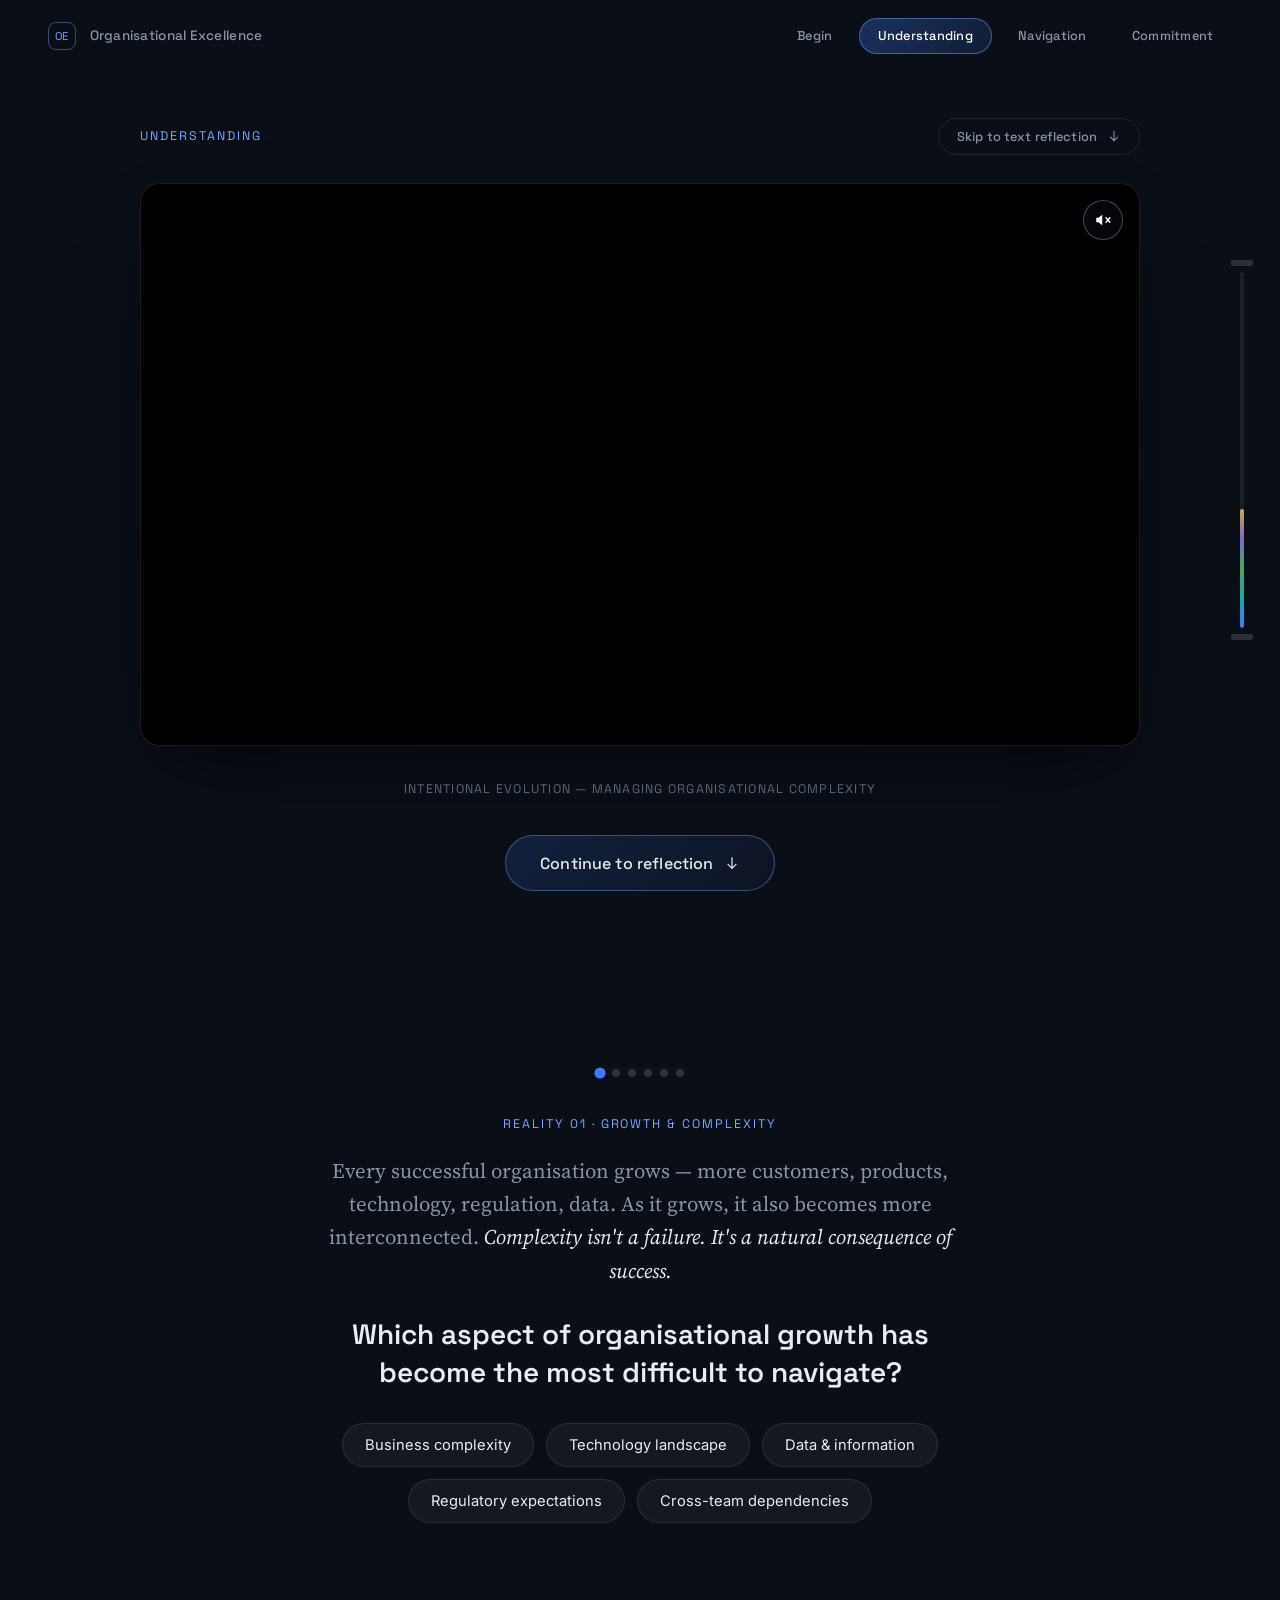
==== reflect.html @ 6a5783ef "Add files via upload" ====
<!DOCTYPE html>
<html lang="en">
<head>
<meta charset="UTF-8">
<meta name="viewport" content="width=device-width, initial-scale=1.0">
<title>Understanding — Organisational Excellence</title>
<meta name="description" content="Watch a short film, or jump straight to a text reflection on five realities every growing organisation faces.">

<link rel="preconnect" href="https://fonts.googleapis.com">
<link rel="preconnect" href="https://fonts.gstatic.com" crossorigin>
<link href="https://fonts.googleapis.com/css2?family=Space+Grotesk:wght@400;500;600;700&family=Source+Serif+4:ital,opsz,wght@0,8..60,400;1,8..60,400;1,8..60,500&family=Inter:wght@300;400;500;600;700&display=swap" rel="stylesheet">
<link rel="stylesheet" href="styles.css">
</head>
<body data-page="reflect">

<div class="pillar-progress" aria-hidden="true">
  <div class="pillar-progress__capital"></div>
  <div class="pillar-progress__shaft"><div class="pillar-progress__fill"></div></div>
  <div class="pillar-progress__base"></div>
</div>

<nav class="nav" id="nav">
  <span class="nav__mark">OE</span>
  <span class="nav__title">Organisational Excellence</span>
  <div class="nav__pages">
    <a href="index.html" class="nav__page">Begin</a>
    <a href="reflect.html" class="nav__page is-current">Understanding</a>
    <a href="navigation.html" class="nav__page">Navigation</a>
    <a href="navigation.html#commitments" class="nav__page">Commitment</a>
  </div>
</nav>

<main>

  <!-- ============================================================
       VIDEO — autoplays (muted, per browser policy), with a
       persistent "skip to text" control and a sound toggle.
       ============================================================ -->
  <section class="section section--video" id="video-section">

    <div class="video__topbar reveal">
      <span class="video__eyebrow">Understanding</span>
      <button class="btn btn--ghost btn--small" id="toReflectBtn">
        <span>Skip to text reflection</span>
        <svg width="14" height="14" viewBox="0 0 24 24" fill="none"><path d="M12 4v16m0 0l-6-6m6 6l6-6" stroke="currentColor" stroke-width="1.8" stroke-linecap="round" stroke-linejoin="round"/></svg>
      </button>
    </div>

    <div class="video__frame" id="videoFrame">
      <video id="introVideo" class="video__el" src="assets/intro.mp4" poster="assets/poster.jpg" autoplay muted playsinline preload="auto"></video>
      <button class="video__mutebtn" id="videoMuteBtn" aria-label="Turn sound on">
        <svg id="muteIconOff" width="18" height="18" viewBox="0 0 24 24" fill="none"><path d="M11 5 6 9H3v6h3l5 4V5z" fill="currentColor"/><line x1="16" y1="9" x2="21" y2="15" stroke="currentColor" stroke-width="1.8" stroke-linecap="round"/><line x1="21" y1="9" x2="16" y2="15" stroke="currentColor" stroke-width="1.8" stroke-linecap="round"/></svg>
        <svg id="muteIconOn" width="18" height="18" viewBox="0 0 24 24" fill="none" style="display:none"><path d="M11 5 6 9H3v6h3l5 4V5z" fill="currentColor"/><path d="M15.5 9a3.5 3.5 0 0 1 0 6" stroke="currentColor" stroke-width="1.8" stroke-linecap="round"/><path d="M17.5 6.5a7 7 0 0 1 0 11" stroke="currentColor" stroke-width="1.8" stroke-linecap="round"/></svg>
      </button>
    </div>
    <p class="video__caption reveal">Intentional Evolution — Managing Organisational Complexity</p>
    <button class="btn btn--primary video__continue reveal" id="toWizardBtn">
      <span>Continue to reflection</span>
      <svg width="16" height="16" viewBox="0 0 24 24" fill="none"><path d="M12 4v16m0 0l-6-6m6 6l6-6" stroke="currentColor" stroke-width="1.8" stroke-linecap="round" stroke-linejoin="round"/></svg>
    </button>
  </section>

  <!-- ============================================================
       GUIDED REFLECTION WIZARD
       ============================================================ -->
  <section class="section section--wizard" id="wizard">

    <div class="wizard__progress" aria-hidden="true" id="wizardProgress">
      <span class="wizard__dot" data-dot="1"></span>
      <span class="wizard__dot" data-dot="2"></span>
      <span class="wizard__dot" data-dot="3"></span>
      <span class="wizard__dot" data-dot="4"></span>
      <span class="wizard__dot" data-dot="5"></span>
      <span class="wizard__dot" data-dot="6"></span>
    </div>

    <div class="wizard__stage" id="wizardStage">

      <article class="wstep is-active" data-step="1" data-pillar-match="1">
        <p class="wstep__eyebrow">Reality 01 &middot; Growth &amp; Complexity</p>
        <p class="wstep__message">
          Every successful organisation grows — more customers, products, technology,
          regulation, data. As it grows, it also becomes more interconnected.
          <em>Complexity isn't a failure. It's a natural consequence of success.</em>
        </p>
        <h3 class="wstep__question">Which aspect of organisational growth has become the most difficult to navigate?</h3>
        <div class="wstep__options" data-group="1">
          <button class="wopt">Business complexity</button>
          <button class="wopt">Technology landscape</button>
          <button class="wopt">Data &amp; information</button>
          <button class="wopt">Regulatory expectations</button>
          <button class="wopt">Cross-team dependencies</button>
        </div>
        <p class="wstep__transition">Growth isn't the challenge. Understanding and managing complexity is.</p>
        <button class="btn btn--primary wstep__continue">Continue</button>
      </article>

      <article class="wstep" data-step="2" data-pillar-match="4">
        <p class="wstep__eyebrow">Reality 02 &middot; Understanding the Organisation</p>
        <p class="wstep__message">
          Knowledge gradually spreads across people, systems and teams. Ownership evolves.
          <em>The organisation becomes harder to understand than to work within.</em>
        </p>
        <h3 class="wstep__question">How quickly could a new leader become truly effective in your area?</h3>
        <div class="wstep__options" data-group="2">
          <button class="wopt">Less than 30 days</button>
          <button class="wopt">30&ndash;60 days</button>
          <button class="wopt">60&ndash;90 days</button>
          <button class="wopt">More than 90 days</button>
          <button class="wopt">It depends who they know</button>
        </div>
        <p class="wstep__followup">Where does critical knowledge live today — documents, or only people?</p>
        <p class="wstep__transition">The harder it is to understand, the more it depends on a few people to explain it.</p>
        <button class="btn btn--primary wstep__continue">Continue</button>
      </article>

      <article class="wstep" data-step="3" data-pillar-match="2">
        <p class="wstep__eyebrow">Reality 03 &middot; Continuous Evolution</p>
        <p class="wstep__message">
          The world keeps evolving — technology, AI, customer expectations, regulation.
          <em>Standing still quietly becomes moving backwards.</em>
        </p>
        <h3 class="wstep__question">How intentionally are we investing in our own growth?</h3>
        <div class="wstep__options" data-group="3">
          <button class="wopt">Very intentionally</button>
          <button class="wopt">Occasionally</button>
          <button class="wopt">Mostly when required</button>
          <button class="wopt">Rarely</button>
          <button class="wopt">Unsure</button>
        </div>
        <p class="wstep__transition">Tomorrow belongs to organisations that continue learning.</p>
        <button class="btn btn--primary wstep__continue">Continue</button>
      </article>

      <article class="wstep" data-step="4" data-pillar-match="3">
        <p class="wstep__eyebrow">Reality 04 &middot; Building Tomorrow</p>
        <p class="wstep__message">
          Delivery keeps organisations moving — but delivery alone doesn't create the future.
          <em>The future is shaped by people who simplify, challenge and make time to build it.</em>
        </p>
        <h3 class="wstep__question">Where does most of your leadership time go today?</h3>
        <div class="wstep__options" data-group="4">
          <button class="wopt">Operational delivery</button>
          <button class="wopt">Governance</button>
          <button class="wopt">People leadership</button>
          <button class="wopt">Strategic thinking</button>
          <button class="wopt">Future planning</button>
        </div>
        <p class="wstep__transition">Are we creating tomorrow — or simply responding to today?</p>
        <button class="btn btn--primary wstep__continue">Continue</button>
      </article>

      <article class="wstep" data-step="5" data-pillar-match="5">
        <p class="wstep__eyebrow">Reality 05 &middot; Organisation &amp; Culture</p>
        <p class="wstep__message">
          Growth changes organisations — and it changes people. Roles broaden.
          <em>Success starts to depend on ownership, communication, trust and culture.</em>
        </p>
        <h3 class="wstep__question">Which characteristic most strengthens a high-performing organisation?</h3>
        <div class="wstep__options" data-group="5">
          <button class="wopt">Clear ownership</button>
          <button class="wopt">Knowledge sharing</button>
          <button class="wopt">Strong leadership</button>
          <button class="wopt">Constructive challenge</button>
          <button class="wopt">Culture of excellence</button>
        </div>
        <p class="wstep__transition">Organisations become stronger when their people grow alongside them.</p>
        <button class="btn btn--primary wstep__continue">Continue</button>
      </article>

      <article class="wstep wstep--final" data-step="6">
        <p class="wstep__eyebrow">Before we go further</p>
        <h3 class="wstep__final-lead">What stood out?</h3>
        <p class="wstep__final-body">
          The five realities you've just reflected on are not isolated challenges.
          They're connected — together, they shape how resilient, adaptable and
          successful an organisation becomes.
        </p>
        <p class="wstep__big-question">
          If these realities exist in every growing organisation&hellip;<br>
          <strong>how do we intentionally become stronger?</strong>
        </p>
        <a class="btn btn--primary wstep__continue" href="navigation.html">Continue to Navigation</a>
      </article>

    </div>
  </section>

</main>

<script src="script.js"></script>
</body>
</html>
---- styles.css ----
/* ==========================================================================
   ORGANISATIONAL EXCELLENCE — DESIGN TOKENS
   Palette: deep executive navy-black, single blue accent family, plus the
   five pillar colours lifted directly from the framework artwork so the
   page and the diagram feel like one continuous object.
   ========================================================================== */
:root{
  /* base */
  --bg:            #0a0e16;
  --bg-elevated:   #0f1420;
  --panel:         rgba(255,255,255,0.045);
  --panel-border:  rgba(255,255,255,0.09);
  --text:          #e9ecf3;
  --text-muted:    #8b93a8;
  --text-faint:    #5b6376;

  /* accent */
  --blue:          #3e7bfa;
  --blue-soft:     #7aa6ff;
  --blue-dim:      rgba(62,123,250,0.16);

  /* pillar colours, sourced from the framework diagram */
  --p1: #3e7bfa; /* Know Your Estate */
  --p2: #1fa6a6; /* Learn Apply Grow */
  --p3: #4fa35c; /* Future Blueprints */
  --p4: #7a6bc7; /* Organisation Optimisation */
  --p5: #d6a544; /* Culture of Excellence */

  /* type */
  --f-display: 'Space Grotesk', system-ui, sans-serif;
  --f-serif:   'Source Serif 4', Georgia, serif;
  --f-body:    'Inter', system-ui, sans-serif;

  --ease: cubic-bezier(0.16, 1, 0.3, 1);
}

*,*::before,*::after{ box-sizing:border-box; }
html{ scroll-behavior:smooth; }
body{
  margin:0;
  background:var(--bg);
  color:var(--text);
  font-family:var(--f-body);
  font-weight:400;
  -webkit-font-smoothing:antialiased;
  overflow-x:hidden;
}
img{ max-width:100%; display:block; }
button{ font-family:inherit; cursor:pointer; }
::selection{ background:var(--blue-dim); color:var(--text); }

@media (prefers-reduced-motion: reduce){
  *,*::before,*::after{ animation-duration:0.001ms !important; animation-iteration-count:1 !important; transition-duration:0.001ms !important; scroll-behavior:auto !important; }
}

:focus-visible{
  outline:2px solid var(--blue-soft);
  outline-offset:3px;
  border-radius:4px;
}

/* ==========================================================================
   SHARED TYPE + LAYOUT PRIMITIVES
   ========================================================================== */
.eyebrow{
  font-family:var(--f-display);
  font-size:0.8rem;
  letter-spacing:0.22em;
  text-transform:uppercase;
  color:var(--blue-soft);
  margin:0 0 1.25rem;
}

.section{
  position:relative;
  min-height:100vh;
  width:100%;
  display:flex;
  flex-direction:column;
  align-items:center;
  justify-content:center;
  padding:8vh 6vw;
  text-align:center;
}

.btn{
  display:inline-flex;
  align-items:center;
  gap:0.65rem;
  font-family:var(--f-display);
  font-size:1rem;
  font-weight:500;
  letter-spacing:0.01em;
  padding:1.05rem 2.1rem;
  border-radius:100px;
  border:1px solid var(--panel-border);
  background:transparent;
  color:var(--text);
  transition:transform 0.45s var(--ease), background 0.45s var(--ease), border-color 0.45s var(--ease), box-shadow 0.45s var(--ease);
}
.btn--primary{
  background:linear-gradient(135deg, rgba(62,123,250,0.18), rgba(62,123,250,0.06));
  border-color:rgba(122,166,255,0.4);
  box-shadow:0 0 0 0 rgba(62,123,250,0);
}
.btn--primary:hover{
  transform:translateY(-2px);
  background:linear-gradient(135deg, rgba(62,123,250,0.32), rgba(62,123,250,0.1));
  box-shadow:0 12px 40px -12px rgba(62,123,250,0.55);
}
.btn--primary svg{ transition:transform 0.4s var(--ease); }
.btn--primary:hover svg{ transform:translateY(2px); }

.btn--ghost{
  background:transparent;
  border-color:var(--panel-border);
  color:var(--text-muted);
  padding:0.85rem 1.6rem;
  font-size:0.9rem;
}
.btn--ghost:hover{
  color:var(--text);
  border-color:rgba(122,166,255,0.4);
  transform:translateY(-2px);
}
.btn:disabled{
  opacity:0.35;
  cursor:not-allowed;
  transform:none !important;
}

/* scroll-reveal base state */
.reveal{
  opacity:0;
  transform:translateY(28px);
  filter:blur(6px);
  transition:opacity 0.9s var(--ease), transform 0.9s var(--ease), filter 0.9s var(--ease);
}
.reveal.is-visible{
  opacity:1;
  transform:translateY(0);
  filter:blur(0);
}

/* ==========================================================================
   PILLAR PROGRESS — signature element
   A column fixed to the right edge of the viewport that fills upward as the
   reader scrolls through the story: the page builds its own pillar.
   ========================================================================== */
.pillar-progress{
  position:fixed;
  right:clamp(14px, 2.4vw, 32px);
  top:50%;
  transform:translateY(-50%);
  height:min(46vh, 380px);
  width:14px;
  z-index:60;
  display:flex;
  flex-direction:column;
  align-items:center;
  pointer-events:none;
}
.pillar-progress__capital{
  width:22px; height:6px;
  background:rgba(255,255,255,0.14);
  border-radius:2px;
}
.pillar-progress__shaft{
  position:relative;
  flex:1;
  width:4px;
  margin:6px 0;
  background:rgba(255,255,255,0.08);
  border-radius:2px;
  overflow:hidden;
}
.pillar-progress__fill{
  position:absolute;
  bottom:0; left:0; width:100%;
  height:0%;
  background:linear-gradient(180deg, var(--p5), var(--p4), var(--p3), var(--p2), var(--p1));
  border-radius:2px;
  transition:height 0.15s linear;
}
.pillar-progress__base{
  width:22px; height:6px;
  background:rgba(255,255,255,0.14);
  border-radius:2px;
}
@media (max-width:820px){
  .pillar-progress{ display:none; }
}

/* ==========================================================================
   NAV
   ========================================================================== */
.nav{
  position:fixed;
  top:0; left:0; right:0;
  z-index:50;
  display:flex;
  align-items:center;
  gap:0.85rem;
  padding:1.1rem clamp(1.25rem, 4vw, 3rem);
  font-family:var(--f-display);
  font-size:0.85rem;
  background:rgba(10,14,22,0);
  backdrop-filter:blur(0px);
  border-bottom:1px solid transparent;
  transition:background 0.5s var(--ease), backdrop-filter 0.5s var(--ease), border-color 0.5s var(--ease);
}
.nav.is-scrolled{
  background:rgba(10,14,22,0.62);
  backdrop-filter:blur(18px) saturate(140%);
  border-bottom:1px solid rgba(255,255,255,0.06);
}
.nav__mark{
  display:inline-flex;
  align-items:center;
  justify-content:center;
  width:28px; height:28px;
  border-radius:8px;
  border:1px solid rgba(122,166,255,0.4);
  color:var(--blue-soft);
  font-size:0.7rem;
  letter-spacing:0.05em;
}
.nav__title{
  color:var(--text-muted);
  font-weight:500;
  letter-spacing:0.02em;
}
.nav__pages{
  margin-left:auto;
  display:flex;
  gap:0.5rem;
  overflow-x:auto;
  scrollbar-width:none;
  -webkit-overflow-scrolling:touch;
  max-width:calc(100vw - 5.5rem);
}
.nav__pages::-webkit-scrollbar{ display:none; }
.nav__page{
  color:var(--text-muted);
  font-family:var(--f-display);
  font-size:0.8rem;
  font-weight:500;
  letter-spacing:0.02em;
  text-decoration:none;
  padding:0.55rem 1.1rem;
  border-radius:100px;
  border:1px solid transparent;
  background:transparent;
  white-space:nowrap;
  flex:0 0 auto;
  transition:background 0.35s var(--ease), color 0.35s var(--ease), border-color 0.35s var(--ease);
}
.nav__page:hover{
  color:var(--text);
  border-color:var(--panel-border);
  background:var(--panel);
}
.nav__page.is-current{
  color:#fff;
  background:linear-gradient(135deg, rgba(62,123,250,0.32), rgba(62,123,250,0.14));
  border-color:rgba(122,166,255,0.45);
}
@media (max-width:560px){
  .nav__page{ padding:0.5rem 0.7rem; font-size:0.72rem; }
}
@media (max-width:420px){
  .nav__mark{ display:none; }
  .nav__pages{ max-width:calc(100vw - 2.5rem); gap:0.35rem; }
  .nav__page{ padding:0.45rem 0.6rem; font-size:0.68rem; }
}
@media (max-width:640px){
  .nav__title{ display:none; }
}

/* ==========================================================================
   SECTION 1 — LANDING
   ========================================================================== */
.section--landing{
  background:
    radial-gradient(ellipse 60% 50% at 50% -10%, rgba(62,123,250,0.16), transparent 60%),
    var(--bg);
  overflow:hidden;
}
.landing__bg{
  position:absolute; inset:0;
  background-image:
    linear-gradient(rgba(255,255,255,0.028) 1px, transparent 1px),
    linear-gradient(90deg, rgba(255,255,255,0.028) 1px, transparent 1px);
  background-size:64px 64px;
  mask-image:radial-gradient(ellipse 70% 60% at 50% 30%, black, transparent 75%);
  animation:drift 40s linear infinite;
}
@keyframes drift{
  from{ background-position:0 0, 0 0; }
  to{ background-position:64px 128px, 64px 128px; }
}
.landing__content{ position:relative; max-width:900px; }
.landing__title{
  font-family:var(--f-display);
  font-weight:600;
  font-size:clamp(2.6rem, 7vw, 5.4rem);
  line-height:1.06;
  letter-spacing:-0.02em;
  margin:0 0 1.6rem;
}
.landing__subtitle{
  font-family:var(--f-serif);
  font-size:clamp(1.15rem, 2vw, 1.5rem);
  line-height:1.55;
  color:var(--text-muted);
  margin:0 0 3rem;
}
.landing__subtitle em{ color:var(--text); font-style:italic; }

.landing__explainer{
  margin:0 0 2.6rem;
  padding-top:1.6rem;
  border-top:1px solid var(--panel-border);
}
.landing__explainer-text{
  font-family:var(--f-serif);
  font-size:clamp(1rem, 1.8vw, 1.15rem);
  line-height:1.65;
  color:var(--text-muted);
  max-width:640px;
  margin:0 auto 2rem;
}
.landing__steps{
  display:flex;
  gap:1.2rem;
  justify-content:center;
  flex-wrap:wrap;
}
.landing__step{
  display:flex;
  flex-direction:column;
  align-items:flex-start;
  gap:0.3rem;
  text-align:left;
  max-width:220px;
  padding:1.1rem 1.3rem;
  border-radius:14px;
  border:1px solid var(--panel-border);
  background:var(--panel);
  text-decoration:none;
  color:var(--text);
  transition:transform 0.4s var(--ease), border-color 0.4s var(--ease), background 0.4s var(--ease);
}
.landing__step:hover{
  transform:translateY(-4px);
  border-color:rgba(122,166,255,0.4);
  background:color-mix(in srgb, var(--blue) 8%, var(--panel));
}
.landing__step-num{
  font-family:var(--f-display);
  font-size:0.75rem;
  color:var(--blue-soft);
  letter-spacing:0.08em;
}
.landing__step-title{
  font-family:var(--f-display);
  font-weight:600;
  font-size:0.95rem;
}
.landing__step-desc{
  font-size:0.82rem;
  line-height:1.45;
  color:var(--text-muted);
}
@media (max-width:720px){
  .landing__steps{ flex-direction:column; align-items:center; }
  .landing__step{ max-width:340px; width:100%; }
}
.landing__scrollcue{
  position:absolute;
  bottom:6vh; left:50%;
  transform:translateX(-50%);
  width:22px; height:36px;
  border:1px solid rgba(255,255,255,0.25);
  border-radius:100px;
}
.landing__scrollcue span{
  position:absolute;
  top:6px; left:50%;
  width:4px; height:8px;
  margin-left:-2px;
  background:var(--blue-soft);
  border-radius:4px;
  animation:scrollcue 1.8s ease-in-out infinite;
}
@keyframes scrollcue{
  0%{ opacity:1; transform:translateY(0); }
  70%{ opacity:0; transform:translateY(14px); }
  100%{ opacity:0; transform:translateY(14px); }
}

/* ==========================================================================
   SECTION 2 — VIDEO (Understanding)
   A horizontal, letterboxed frame rather than a full-bleed vertical
   video — the source is portrait, so it's presented contained within
   a widescreen card instead of dominating the viewport.
   ========================================================================== */
.section--video{
  background:var(--bg);
  padding-top:calc(6vh + 64px);
  padding-bottom:4vh;
  min-height:auto;
  gap:1.4rem;
}
.video__topbar{
  width:100%;
  max-width:1000px;
  display:flex;
  align-items:center;
  justify-content:space-between;
  margin-bottom:0.4rem;
}
.video__eyebrow{
  font-family:var(--f-display);
  font-size:0.78rem;
  letter-spacing:0.16em;
  text-transform:uppercase;
  color:var(--blue-soft);
}
.btn--small{
  padding:0.55rem 1.1rem;
  font-size:0.8rem;
}
.video__frame{
  position:relative;
  width:100%;
  max-width:1000px;
  aspect-ratio:16/9;
  border-radius:20px;
  overflow:hidden;
  display:flex;
  align-items:center;
  justify-content:center;
  background:
    radial-gradient(ellipse 80% 80% at 50% 50%, rgba(62,123,250,0.1), transparent 70%),
    #05070c;
  border:1px solid var(--panel-border);
  box-shadow:0 30px 70px -30px rgba(0,0,0,0.7);
}
.video__el{
  width:100%;
  height:100%;
  object-fit:contain;
  display:block;
  background:#000;
}
.video__mutebtn{
  position:absolute;
  top:1rem; right:1rem;
  width:40px; height:40px;
  border-radius:50%;
  border:1px solid rgba(255,255,255,0.25);
  background:rgba(10,14,22,0.55);
  backdrop-filter:blur(10px);
  color:#fff;
  display:flex;
  align-items:center;
  justify-content:center;
  transition:transform 0.35s var(--ease), background 0.35s var(--ease);
}
.video__mutebtn:hover{ transform:scale(1.08); background:rgba(10,14,22,0.75); }
.video__caption{
  font-family:var(--f-display);
  font-size:0.78rem;
  letter-spacing:0.1em;
  text-transform:uppercase;
  color:var(--text-faint);
  text-align:center;
}
.video__continue{ margin-top:0.2rem; }

@media (max-width:640px){
  .section--video{ padding-top:calc(4vh + 60px); }
  .video__frame{ border-radius:14px; }
}


/* ==========================================================================
   SECTION 3 — GUIDED REFLECTION WIZARD
   One reality at a time. Large elegant option cards, no radio buttons,
   no scoring — a conversation, paced by the reader's own "Continue".
   ========================================================================== */
.section--wizard{
  background:var(--bg);
  align-items:center;
  gap:2.4rem;
}
.wizard__progress{
  display:flex;
  gap:0.5rem;
}
.wizard__dot{
  width:8px; height:8px;
  border-radius:50%;
  background:rgba(255,255,255,0.14);
  transition:background 0.4s var(--ease), transform 0.4s var(--ease);
}
.wizard__dot.is-done{ background:var(--blue-soft); }
.wizard__dot.is-current{ background:var(--blue); transform:scale(1.4); }

.wizard__stage{
  position:relative;
  width:100%;
  max-width:760px;
}
.wstep{
  display:none;
  flex-direction:column;
  align-items:center;
  text-align:center;
  animation:stepIn 0.6s var(--ease);
}
.wstep.is-active{ display:flex; }
@keyframes stepIn{
  from{ opacity:0; transform:translateY(16px); }
  to{ opacity:1; transform:translateY(0); }
}


.wstep__eyebrow{
  font-family:var(--f-display);
  font-size:0.78rem;
  letter-spacing:0.16em;
  text-transform:uppercase;
  color:var(--blue-soft);
  margin:0 0 1.4rem;
}
.wstep__message{
  font-family:var(--f-serif);
  font-size:clamp(1.05rem, 2vw, 1.3rem);
  line-height:1.6;
  color:var(--text-muted);
  max-width:640px;
  margin:0 0 1.8rem;
}
.wstep__message em{ color:var(--text); font-style:italic; }
.wstep__question{
  font-family:var(--f-display);
  font-weight:600;
  font-size:clamp(1.3rem, 2.6vw, 1.75rem);
  line-height:1.35;
  margin:0 0 2rem;
  max-width:620px;
}
.wstep__options{
  display:flex;
  flex-wrap:wrap;
  justify-content:center;
  gap:0.7rem;
  margin-bottom:1.8rem;
}
.wopt{
  font-family:var(--f-body);
  font-size:0.92rem;
  color:var(--text);
  background:var(--panel);
  border:1px solid var(--panel-border);
  border-radius:100px;
  padding:0.75rem 1.4rem;
  transition:transform 0.4s var(--ease), border-color 0.4s var(--ease), background 0.4s var(--ease);
}
.wopt:hover{
  transform:translateY(-3px);
  border-color:rgba(122,166,255,0.5);
}
.wopt.is-picked{
  background:linear-gradient(135deg, rgba(62,123,250,0.28), rgba(62,123,250,0.1));
  border-color:var(--blue-soft);
  color:#fff;
}
.wstep__followup,
.wstep__transition{
  font-family:var(--f-serif);
  font-style:italic;
  font-size:clamp(1rem, 1.8vw, 1.2rem);
  color:var(--text-muted);
  max-width:560px;
  margin:0 0 1.6rem;
  opacity:0;
  transform:translateY(10px);
  transition:opacity 0.7s var(--ease), transform 0.7s var(--ease);
}
.wstep__followup.is-visible,
.wstep__transition.is-visible{ opacity:1; transform:translateY(0); }
.wstep__continue{
  opacity:0;
  pointer-events:none;
  transform:translateY(8px);
  transition:opacity 0.6s var(--ease), transform 0.6s var(--ease);
}
.wstep__continue.is-visible{
  opacity:1;
  pointer-events:auto;
  transform:translateY(0);
}

/* final reflection + big question beat */
.wstep--final .wstep__final-lead{
  font-family:var(--f-display);
  font-weight:600;
  font-size:clamp(1.8rem, 4vw, 2.6rem);
  margin:0 0 1.4rem;
}
.wstep--final .wstep__final-body{
  font-family:var(--f-serif);
  font-size:clamp(1.05rem, 2vw, 1.25rem);
  line-height:1.65;
  color:var(--text-muted);
  max-width:640px;
  margin:0 0 2.4rem;
}
.wstep--final .wstep__big-question{
  font-family:var(--f-serif);
  font-style:italic;
  font-size:clamp(1.25rem, 2.6vw, 1.7rem);
  line-height:1.5;
  color:var(--text);
  max-width:640px;
  margin:0 0 2.6rem;
}
.wstep--final .wstep__big-question strong{
  font-style:normal;
  font-family:var(--f-display);
  color:var(--blue-soft);
}
.wstep--final .wstep__continue{
  opacity:1; pointer-events:auto; transform:none;
}

@media (max-width:640px){
  .wstep__options{
    display:grid;
    grid-template-columns:1fr 1fr;
    gap:0.5rem;
    width:100%;
  }
  .wstep__options .wopt:nth-child(5){ grid-column:1 / -1; }
  .wopt{ width:100%; padding:0.65rem 0.8rem; font-size:0.85rem; }
}

/* Compact mode on short/narrow phones: tighten everything so a full
   step — message, question, options and Continue — fits one screen
   without needing to scroll inside the step. */
@media (max-width:480px), (max-height:750px){
  .section--wizard{ padding:5vh 5vw; gap:1.4rem; }
  .wstep__eyebrow{ margin-bottom:0.8rem; font-size:0.7rem; }
  .wstep__message{ font-size:0.88rem; line-height:1.45; margin-bottom:1rem; }
  .wstep__question{ font-size:1.05rem; margin-bottom:1.1rem; }
  .wstep__options{ margin-bottom:1rem; gap:0.4rem; }
  .wopt{ padding:0.55rem 0.7rem; font-size:0.8rem; }
  .wstep__followup, .wstep__transition{ font-size:0.85rem; margin-bottom:0.9rem; }
  .wstep--final .wstep__final-lead{ font-size:1.5rem; margin-bottom:0.8rem; }
  .wstep--final .wstep__final-body{ font-size:0.9rem; margin-bottom:1.4rem; }
  .wstep--final .wstep__big-question{ font-size:1.05rem; margin-bottom:1.4rem; }
  .btn{ padding:0.75rem 1.5rem; font-size:0.88rem; }
}

/* ==========================================================================
   SECTION 5 — FRAMEWORK
   ========================================================================== */
.section--framework{
  background:var(--bg);
  gap:2.4rem;
  padding-top:12vh;
  padding-bottom:10vh;
}
.framework__intro{ max-width:680px; margin-bottom:1rem; }
.framework__intro-text{
  font-family:var(--f-serif);
  font-size:clamp(1.05rem, 2.1vw, 1.4rem);
  line-height:1.6;
  color:var(--text-muted);
  margin:0 0 1rem;
}
.framework__intro-text--emphasis{
  font-style:italic;
  color:var(--text);
}
.framework__image-wrap{
  position:relative;
  width:100%;
  max-width:1180px;
  margin:1.5rem 0 2.5rem;
}
.framework__glow{
  position:absolute;
  inset:-8%;
  background:radial-gradient(closest-side, rgba(62,123,250,0.22), transparent 70%);
  filter:blur(30px);
  animation:pulseGlow 6s ease-in-out infinite;
  z-index:0;
}
@keyframes pulseGlow{
  0%,100%{ opacity:0.55; transform:scale(1); }
  50%{ opacity:0.9; transform:scale(1.04); }
}
.framework__image{
  position:relative;
  z-index:1;
  width:100%;
  border-radius:20px;
  box-shadow:0 40px 90px -30px rgba(0,0,0,0.7);
  animation:floatY 8s ease-in-out infinite;
}
@keyframes floatY{
  0%,100%{ transform:translateY(0); }
  50%{ transform:translateY(-10px); }
}

.scroll-cue{
  display:flex;
  align-items:center;
  gap:0.5rem;
  font-family:var(--f-display);
  font-size:0.78rem;
  letter-spacing:0.1em;
  text-transform:uppercase;
  color:var(--text-muted);
  margin-bottom:0.6rem;
  animation:cueBounce 2.2s ease-in-out infinite;
}
@keyframes cueBounce{
  0%,100%{ transform:translateY(0); opacity:0.7; }
  50%{ transform:translateY(6px); opacity:1; }
}

.pillar-stepper{
  width:100%;
  max-width:820px;
  display:flex;
  flex-direction:column;
  align-items:center;
  gap:1.6rem;
}
.pillar-stepper__head{
  display:flex;
  flex-direction:column;
  align-items:center;
  gap:0.9rem;
}
.pillar-stepper__dots{ display:flex; gap:0.55rem; }
.pdot{
  width:9px; height:9px;
  border-radius:50%;
  background:rgba(255,255,255,0.16);
  border:none;
  padding:0;
  transition:background 0.4s var(--ease), transform 0.4s var(--ease);
}
.pdot.is-active{ background:var(--blue-soft); transform:scale(1.35); }

.pillar-panel{
  position:relative;
  width:100%;
  overflow:hidden;
  touch-action:pan-y;
}
.pillar-track{
  display:flex;
  width:100%;
  transition:transform 0.5s var(--ease);
  cursor:grab;
}
.pillar-track.is-dragging{ transition:none; cursor:grabbing; }
.pcard{
  flex:0 0 100%;
  width:100%;
  box-sizing:border-box;
  text-align:left;
  border-radius:20px;
  border:1px solid var(--panel-border);
  border-top:3px solid var(--p-accent);
  background:var(--panel);
  backdrop-filter:blur(14px);
  color:var(--text);
  padding:2.2rem 2rem 2.4rem;
  display:flex;
  flex-direction:column;
  gap:1.1rem;
  user-select:none;
}
.pcard__index{
  font-family:var(--f-display);
  font-size:0.78rem;
  color:var(--p-accent);
  letter-spacing:0.1em;
}
.pcard__title{
  font-family:var(--f-display);
  font-size:clamp(1.3rem, 2.6vw, 1.7rem);
  font-weight:600;
  margin:0;
}
.pcard__match{
  font-family:var(--f-serif);
  font-style:italic;
  font-size:0.92rem;
  color:var(--p-accent);
  margin:0;
  display:none;
}
.pcard__match.is-matched{ display:block; }
.pcard__tags{
  list-style:none;
  margin:0; padding:0;
  display:flex;
  flex-wrap:wrap;
  gap:0.5rem;
}
.pcard__tags li{
  font-size:0.78rem;
  color:var(--text-muted);
  border:1px solid var(--panel-border);
  border-radius:100px;
  padding:0.32rem 0.75rem;
}
.pcard__meaning,
.pcard__hint{
  font-size:0.92rem;
  line-height:1.55;
  color:var(--text-muted);
  margin:0;
  padding-top:0.9rem;
  border-top:1px solid var(--panel-border);
}
.pcard__meaning strong,
.pcard__hint strong{
  font-family:var(--f-display);
  font-weight:600;
  color:var(--text);
  font-size:0.78rem;
  letter-spacing:0.04em;
  text-transform:uppercase;
  display:block;
  margin-bottom:0.35rem;
}
.pcard__hint{ border-top:none; padding-top:0; color:var(--p-accent); }
.pcard__hint strong{ color:var(--p-accent); }

.pillar-panel__nav{
  display:flex;
  gap:0.8rem;
}

@media (max-width:640px){
  .pcard{ padding:1.7rem 1.4rem 1.9rem; }
}

/* ==========================================================================
   SECTION 6 — COMMITMENTS
   ========================================================================== */
.section--commitments{
  background:var(--bg-elevated);
}
.commitments__title{
  font-family:var(--f-display);
  font-weight:600;
  font-size:clamp(1.7rem, 4vw, 2.6rem);
  max-width:700px;
  margin:0 0 3.2rem;
}
.commit-track{
  display:flex;
  flex-wrap:wrap;
  justify-content:center;
  gap:1.1rem;
  max-width:1200px;
}
.commit-card{
  flex:1 1 220px;
  max-width:260px;
  text-align:left;
  border-radius:16px;
  border:1px solid var(--panel-border);
  background:var(--panel);
  backdrop-filter:blur(14px);
  padding:1.7rem 1.4rem;
  display:flex;
  flex-direction:column;
  gap:1rem;
  transition:transform 0.5s var(--ease), border-color 0.5s var(--ease);
}
.commit-card:hover{
  transform:translateY(-6px);
  border-color:rgba(122,166,255,0.4);
}
.commit-card__mark{
  font-family:var(--f-display);
  font-size:1.3rem;
  color:var(--blue-soft);
}
.commit-card p{
  margin:0;
  font-size:0.98rem;
  line-height:1.5;
}

@media (max-width:480px), (max-height:750px){
  .section--commitments{ padding:5vh 5vw; }
  .commitments__title{ font-size:1.4rem; margin-bottom:1.6rem; }
  .commit-track{ gap:0.6rem; }
  .commit-card{ padding:1rem 1.1rem; gap:0.5rem; flex:1 1 140px; }
  .commit-card__mark{ font-size:1rem; }
  .commit-card p{ font-size:0.82rem; line-height:1.4; }
}

/* ==========================================================================
   SECTION 7 — CLOSING
   ========================================================================== */
.section--closing{
  background:
    radial-gradient(ellipse 60% 50% at 50% 100%, rgba(62,123,250,0.14), transparent 65%),
    var(--bg);
}
.closing__text{
  font-family:var(--f-display);
  font-weight:400;
  font-size:clamp(1.5rem, 3.6vw, 2.4rem);
  line-height:1.35;
  color:var(--text-muted);
  max-width:820px;
  margin:0.5rem 0;
}
.closing__text--emphasis{
  color:var(--text);
  font-weight:600;
}
.closing__foot{
  margin-top:3rem;
  font-family:var(--f-display);
  font-size:0.8rem;
  letter-spacing:0.14em;
  text-transform:uppercase;
  color:var(--text-faint);
}
.section--closing .btn{ margin-top:2.6rem; }
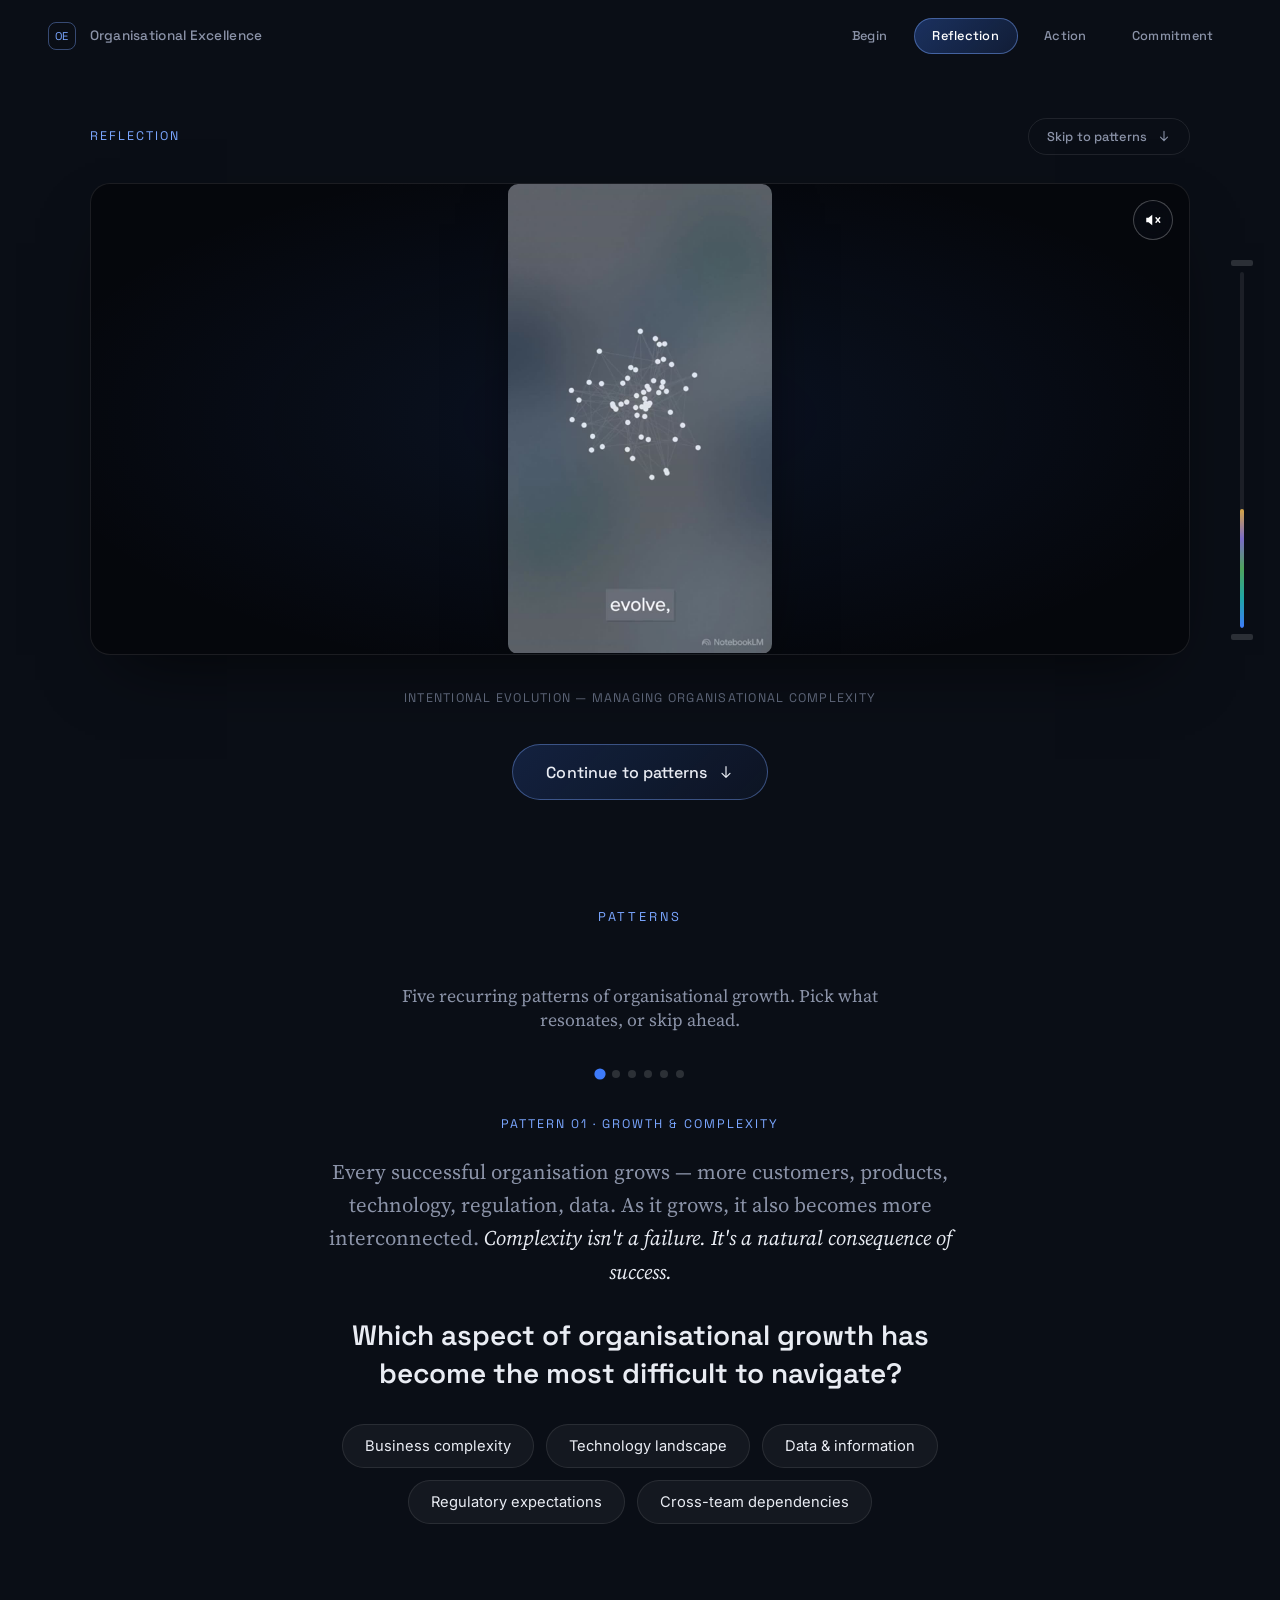
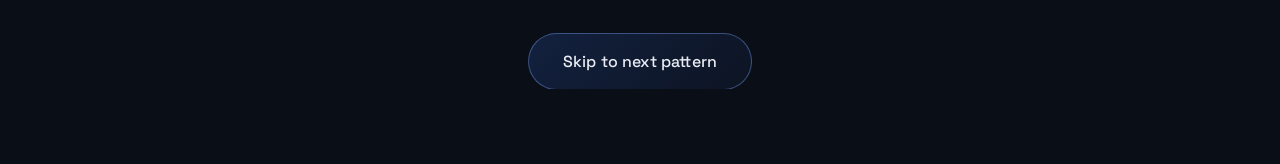
==== commit 08e6dbfc: "Add files via upload" ====
--- a/reflect.html
+++ b/reflect.html
@@ -3,8 +3,8 @@
 <head>
 <meta charset="UTF-8">
 <meta name="viewport" content="width=device-width, initial-scale=1.0">
-<title>Understanding — Organisational Excellence</title>
-<meta name="description" content="Watch a short film, or jump straight to a text reflection on five realities every growing organisation faces.">
+<title>Reflection — Organisational Excellence</title>
+<meta name="description" content="Watch a short film, or jump straight to five patterns every growing organisation faces.">
 
 <link rel="preconnect" href="https://fonts.googleapis.com">
 <link rel="preconnect" href="https://fonts.gstatic.com" crossorigin>
@@ -24,46 +24,58 @@
   <span class="nav__title">Organisational Excellence</span>
   <div class="nav__pages">
     <a href="index.html" class="nav__page">Begin</a>
-    <a href="reflect.html" class="nav__page is-current">Understanding</a>
-    <a href="navigation.html" class="nav__page">Navigation</a>
-    <a href="navigation.html#commitments" class="nav__page">Commitment</a>
+    <a href="reflect.html" class="nav__page is-current">Reflection</a>
+    <a href="action.html" class="nav__page">Action</a>
+    <a href="action.html#commitments" class="nav__page">Commitment</a>
   </div>
 </nav>
 
 <main>
 
   <!-- ============================================================
-       VIDEO — autoplays (muted, per browser policy), with a
-       persistent "skip to text" control and a sound toggle.
+       REFLECTION — the film. Tries to autoplay with sound; falls
+       back to muted (browser policy) with an obvious tap-for-sound
+       control. Wider, cinematic frame rather than a tall vertical one.
        ============================================================ -->
   <section class="section section--video" id="video-section">
 
     <div class="video__topbar reveal">
-      <span class="video__eyebrow">Understanding</span>
+      <span class="video__eyebrow">Reflection</span>
       <button class="btn btn--ghost btn--small" id="toReflectBtn">
-        <span>Skip to text reflection</span>
+        <span>Skip to patterns</span>
         <svg width="14" height="14" viewBox="0 0 24 24" fill="none"><path d="M12 4v16m0 0l-6-6m6 6l6-6" stroke="currentColor" stroke-width="1.8" stroke-linecap="round" stroke-linejoin="round"/></svg>
       </button>
     </div>
 
     <div class="video__frame" id="videoFrame">
-      <video id="introVideo" class="video__el" src="assets/intro.mp4" poster="assets/poster.jpg" autoplay muted playsinline preload="auto"></video>
-      <button class="video__mutebtn" id="videoMuteBtn" aria-label="Turn sound on">
-        <svg id="muteIconOff" width="18" height="18" viewBox="0 0 24 24" fill="none"><path d="M11 5 6 9H3v6h3l5 4V5z" fill="currentColor"/><line x1="16" y1="9" x2="21" y2="15" stroke="currentColor" stroke-width="1.8" stroke-linecap="round"/><line x1="21" y1="9" x2="16" y2="15" stroke="currentColor" stroke-width="1.8" stroke-linecap="round"/></svg>
-        <svg id="muteIconOn" width="18" height="18" viewBox="0 0 24 24" fill="none" style="display:none"><path d="M11 5 6 9H3v6h3l5 4V5z" fill="currentColor"/><path d="M15.5 9a3.5 3.5 0 0 1 0 6" stroke="currentColor" stroke-width="1.8" stroke-linecap="round"/><path d="M17.5 6.5a7 7 0 0 1 0 11" stroke="currentColor" stroke-width="1.8" stroke-linecap="round"/></svg>
+      <video id="introVideoBg" class="video__bg" src="assets/intro.mp4" muted loop playsinline preload="auto" aria-hidden="true" tabindex="-1"></video>
+      <video id="introVideo" class="video__el" src="assets/intro.mp4" poster="assets/poster.jpg" autoplay playsinline preload="auto"></video>
+      <button class="video__mutebtn" id="videoMuteBtn" aria-label="Turn sound off">
+        <svg id="muteIconOff" width="18" height="18" viewBox="0 0 24 24" fill="none" style="display:none"><path d="M11 5 6 9H3v6h3l5 4V5z" fill="currentColor"/><line x1="16" y1="9" x2="21" y2="15" stroke="currentColor" stroke-width="1.8" stroke-linecap="round"/><line x1="21" y1="9" x2="16" y2="15" stroke="currentColor" stroke-width="1.8" stroke-linecap="round"/></svg>
+        <svg id="muteIconOn" width="18" height="18" viewBox="0 0 24 24" fill="none"><path d="M11 5 6 9H3v6h3l5 4V5z" fill="currentColor"/><path d="M15.5 9a3.5 3.5 0 0 1 0 6" stroke="currentColor" stroke-width="1.8" stroke-linecap="round"/><path d="M17.5 6.5a7 7 0 0 1 0 11" stroke="currentColor" stroke-width="1.8" stroke-linecap="round"/></svg>
       </button>
     </div>
     <p class="video__caption reveal">Intentional Evolution — Managing Organisational Complexity</p>
+
     <button class="btn btn--primary video__continue reveal" id="toWizardBtn">
-      <span>Continue to reflection</span>
+      <span>Continue to patterns</span>
       <svg width="16" height="16" viewBox="0 0 24 24" fill="none"><path d="M12 4v16m0 0l-6-6m6 6l6-6" stroke="currentColor" stroke-width="1.8" stroke-linecap="round" stroke-linejoin="round"/></svg>
     </button>
+    <p class="auto-advance" id="videoAutoAdvance" hidden>
+      <span id="videoAutoAdvanceText">Continuing to patterns in 6s</span>
+      <button type="button" id="videoAutoAdvanceCancel">Stay here</button>
+    </p>
   </section>
 
   <!-- ============================================================
-       GUIDED REFLECTION WIZARD
+       PATTERNS — five recurring realities, one at a time, in a
+       horizontally swipeable carousel. A "Next pattern" control is
+       always visible, whether or not an option is picked.
        ============================================================ -->
   <section class="section section--wizard" id="wizard">
+
+    <p class="eyebrow reveal">Patterns</p>
+    <p class="wizard__intro reveal">Five recurring patterns of organisational growth. Pick what resonates, or skip ahead.</p>
 
     <div class="wizard__progress" aria-hidden="true" id="wizardProgress">
       <span class="wizard__dot" data-dot="1"></span>
@@ -75,114 +87,120 @@
     </div>
 
     <div class="wizard__stage" id="wizardStage">
-
-      <article class="wstep is-active" data-step="1" data-pillar-match="1">
-        <p class="wstep__eyebrow">Reality 01 &middot; Growth &amp; Complexity</p>
-        <p class="wstep__message">
-          Every successful organisation grows — more customers, products, technology,
-          regulation, data. As it grows, it also becomes more interconnected.
-          <em>Complexity isn't a failure. It's a natural consequence of success.</em>
-        </p>
-        <h3 class="wstep__question">Which aspect of organisational growth has become the most difficult to navigate?</h3>
-        <div class="wstep__options" data-group="1">
-          <button class="wopt">Business complexity</button>
-          <button class="wopt">Technology landscape</button>
-          <button class="wopt">Data &amp; information</button>
-          <button class="wopt">Regulatory expectations</button>
-          <button class="wopt">Cross-team dependencies</button>
-        </div>
-        <p class="wstep__transition">Growth isn't the challenge. Understanding and managing complexity is.</p>
-        <button class="btn btn--primary wstep__continue">Continue</button>
-      </article>
-
-      <article class="wstep" data-step="2" data-pillar-match="4">
-        <p class="wstep__eyebrow">Reality 02 &middot; Understanding the Organisation</p>
-        <p class="wstep__message">
-          Knowledge gradually spreads across people, systems and teams. Ownership evolves.
-          <em>The organisation becomes harder to understand than to work within.</em>
-        </p>
-        <h3 class="wstep__question">How quickly could a new leader become truly effective in your area?</h3>
-        <div class="wstep__options" data-group="2">
-          <button class="wopt">Less than 30 days</button>
-          <button class="wopt">30&ndash;60 days</button>
-          <button class="wopt">60&ndash;90 days</button>
-          <button class="wopt">More than 90 days</button>
-          <button class="wopt">It depends who they know</button>
-        </div>
-        <p class="wstep__followup">Where does critical knowledge live today — documents, or only people?</p>
-        <p class="wstep__transition">The harder it is to understand, the more it depends on a few people to explain it.</p>
-        <button class="btn btn--primary wstep__continue">Continue</button>
-      </article>
-
-      <article class="wstep" data-step="3" data-pillar-match="2">
-        <p class="wstep__eyebrow">Reality 03 &middot; Continuous Evolution</p>
-        <p class="wstep__message">
-          The world keeps evolving — technology, AI, customer expectations, regulation.
-          <em>Standing still quietly becomes moving backwards.</em>
-        </p>
-        <h3 class="wstep__question">How intentionally are we investing in our own growth?</h3>
-        <div class="wstep__options" data-group="3">
-          <button class="wopt">Very intentionally</button>
-          <button class="wopt">Occasionally</button>
-          <button class="wopt">Mostly when required</button>
-          <button class="wopt">Rarely</button>
-          <button class="wopt">Unsure</button>
-        </div>
-        <p class="wstep__transition">Tomorrow belongs to organisations that continue learning.</p>
-        <button class="btn btn--primary wstep__continue">Continue</button>
-      </article>
-
-      <article class="wstep" data-step="4" data-pillar-match="3">
-        <p class="wstep__eyebrow">Reality 04 &middot; Building Tomorrow</p>
-        <p class="wstep__message">
-          Delivery keeps organisations moving — but delivery alone doesn't create the future.
-          <em>The future is shaped by people who simplify, challenge and make time to build it.</em>
-        </p>
-        <h3 class="wstep__question">Where does most of your leadership time go today?</h3>
-        <div class="wstep__options" data-group="4">
-          <button class="wopt">Operational delivery</button>
-          <button class="wopt">Governance</button>
-          <button class="wopt">People leadership</button>
-          <button class="wopt">Strategic thinking</button>
-          <button class="wopt">Future planning</button>
-        </div>
-        <p class="wstep__transition">Are we creating tomorrow — or simply responding to today?</p>
-        <button class="btn btn--primary wstep__continue">Continue</button>
-      </article>
-
-      <article class="wstep" data-step="5" data-pillar-match="5">
-        <p class="wstep__eyebrow">Reality 05 &middot; Organisation &amp; Culture</p>
-        <p class="wstep__message">
-          Growth changes organisations — and it changes people. Roles broaden.
-          <em>Success starts to depend on ownership, communication, trust and culture.</em>
-        </p>
-        <h3 class="wstep__question">Which characteristic most strengthens a high-performing organisation?</h3>
-        <div class="wstep__options" data-group="5">
-          <button class="wopt">Clear ownership</button>
-          <button class="wopt">Knowledge sharing</button>
-          <button class="wopt">Strong leadership</button>
-          <button class="wopt">Constructive challenge</button>
-          <button class="wopt">Culture of excellence</button>
-        </div>
-        <p class="wstep__transition">Organisations become stronger when their people grow alongside them.</p>
-        <button class="btn btn--primary wstep__continue">Continue</button>
-      </article>
-
-      <article class="wstep wstep--final" data-step="6">
-        <p class="wstep__eyebrow">Before we go further</p>
-        <h3 class="wstep__final-lead">What stood out?</h3>
-        <p class="wstep__final-body">
-          The five realities you've just reflected on are not isolated challenges.
-          They're connected — together, they shape how resilient, adaptable and
-          successful an organisation becomes.
-        </p>
-        <p class="wstep__big-question">
-          If these realities exist in every growing organisation&hellip;<br>
-          <strong>how do we intentionally become stronger?</strong>
-        </p>
-        <a class="btn btn--primary wstep__continue" href="navigation.html">Continue to Navigation</a>
-      </article>
-
+      <div class="wizard-track" id="wizardTrack">
+
+        <article class="wstep" data-step="1" data-pillar-match="1">
+          <p class="wstep__eyebrow">Pattern 01 &middot; Growth &amp; Complexity</p>
+          <p class="wstep__message">
+            Every successful organisation grows — more customers, products, technology,
+            regulation, data. As it grows, it also becomes more interconnected.
+            <em>Complexity isn't a failure. It's a natural consequence of success.</em>
+          </p>
+          <h3 class="wstep__question">Which aspect of organisational growth has become the most difficult to navigate?</h3>
+          <div class="wstep__options" data-group="1">
+            <button class="wopt">Business complexity</button>
+            <button class="wopt">Technology landscape</button>
+            <button class="wopt">Data &amp; information</button>
+            <button class="wopt">Regulatory expectations</button>
+            <button class="wopt">Cross-team dependencies</button>
+          </div>
+          <p class="wstep__transition">Growth isn't the challenge. Understanding and managing complexity is.</p>
+          <button class="btn btn--primary wstep__continue">Skip to next pattern</button>
+        </article>
+
+        <article class="wstep" data-step="2" data-pillar-match="4">
+          <p class="wstep__eyebrow">Pattern 02 &middot; Understanding the Organisation</p>
+          <p class="wstep__message">
+            Knowledge gradually spreads across people, systems and teams. Ownership evolves.
+            <em>The organisation becomes harder to understand than to work within.</em>
+          </p>
+          <h3 class="wstep__question">How quickly could a new leader become truly effective in your area?</h3>
+          <div class="wstep__options" data-group="2">
+            <button class="wopt">Less than 30 days</button>
+            <button class="wopt">30&ndash;60 days</button>
+            <button class="wopt">60&ndash;90 days</button>
+            <button class="wopt">More than 90 days</button>
+            <button class="wopt">It depends who they know</button>
+          </div>
+          <p class="wstep__followup">Where does critical knowledge live today — documents, or only people?</p>
+          <p class="wstep__transition">The harder it is to understand, the more it depends on a few people to explain it.</p>
+          <button class="btn btn--primary wstep__continue">Skip to next pattern</button>
+        </article>
+
+        <article class="wstep" data-step="3" data-pillar-match="2">
+          <p class="wstep__eyebrow">Pattern 03 &middot; Continuous Evolution</p>
+          <p class="wstep__message">
+            The world keeps evolving — technology, AI, customer expectations, regulation.
+            <em>Standing still quietly becomes moving backwards.</em>
+          </p>
+          <h3 class="wstep__question">How intentionally are we investing in our own growth?</h3>
+          <div class="wstep__options" data-group="3">
+            <button class="wopt">Very intentionally</button>
+            <button class="wopt">Occasionally</button>
+            <button class="wopt">Mostly when required</button>
+            <button class="wopt">Rarely</button>
+            <button class="wopt">Unsure</button>
+          </div>
+          <p class="wstep__transition">Tomorrow belongs to organisations that continue learning.</p>
+          <button class="btn btn--primary wstep__continue">Skip to next pattern</button>
+        </article>
+
+        <article class="wstep" data-step="4" data-pillar-match="3">
+          <p class="wstep__eyebrow">Pattern 04 &middot; Building Tomorrow</p>
+          <p class="wstep__message">
+            Delivery keeps organisations moving — but delivery alone doesn't create the future.
+            <em>The future is shaped by people who simplify, challenge and make time to build it.</em>
+          </p>
+          <h3 class="wstep__question">Where does most of your leadership time go today?</h3>
+          <div class="wstep__options" data-group="4">
+            <button class="wopt">Operational delivery</button>
+            <button class="wopt">Governance</button>
+            <button class="wopt">People leadership</button>
+            <button class="wopt">Strategic thinking</button>
+            <button class="wopt">Future planning</button>
+          </div>
+          <p class="wstep__transition">Are we creating tomorrow — or simply responding to today?</p>
+          <button class="btn btn--primary wstep__continue">Skip to next pattern</button>
+        </article>
+
+        <article class="wstep" data-step="5" data-pillar-match="5">
+          <p class="wstep__eyebrow">Pattern 05 &middot; Organisation &amp; Culture</p>
+          <p class="wstep__message">
+            Growth changes organisations — and it changes people. Roles broaden.
+            <em>Success starts to depend on ownership, communication, trust and culture.</em>
+          </p>
+          <h3 class="wstep__question">Which characteristic most strengthens a high-performing organisation?</h3>
+          <div class="wstep__options" data-group="5">
+            <button class="wopt">Clear ownership</button>
+            <button class="wopt">Knowledge sharing</button>
+            <button class="wopt">Strong leadership</button>
+            <button class="wopt">Constructive challenge</button>
+            <button class="wopt">Culture of excellence</button>
+          </div>
+          <p class="wstep__transition">Organisations become stronger when their people grow alongside them.</p>
+          <button class="btn btn--primary wstep__continue">Skip to next pattern</button>
+        </article>
+
+        <article class="wstep wstep--final" data-step="6">
+          <p class="wstep__eyebrow">Before we act</p>
+          <h3 class="wstep__final-lead">What stood out?</h3>
+          <p class="wstep__final-body">
+            The five patterns you've just reflected on are not isolated challenges.
+            They're connected — together, they shape how resilient, adaptable and
+            successful an organisation becomes.
+          </p>
+          <p class="wstep__big-question">
+            If these patterns exist in every growing organisation&hellip;<br>
+            <strong>how do we intentionally become stronger?</strong>
+          </p>
+          <a class="btn btn--primary wstep__continue" href="action.html" id="toActionBtn">Continue to Action</a>
+          <p class="auto-advance" id="wizardAutoAdvance" hidden>
+            <span id="wizardAutoAdvanceText">Continuing to Action in 5s</span>
+            <button type="button" id="wizardAutoAdvanceCancel">Stay here</button>
+          </p>
+        </article>
+
+      </div>
     </div>
   </section>
 
--- a/styles.css
+++ b/styles.css
@@ -317,6 +317,22 @@
 }
 .landing__subtitle em{ color:var(--text); font-style:italic; }
 
+.landing__meta{
+  display:inline-flex;
+  align-items:center;
+  gap:0.5rem;
+  margin:0 0 2rem;
+  padding:0.5rem 1rem;
+  border-radius:100px;
+  border:1px solid var(--panel-border);
+  background:var(--panel);
+  color:var(--text-muted);
+  font-family:var(--f-display);
+  font-size:0.8rem;
+  letter-spacing:0.02em;
+}
+.landing__meta svg{ color:var(--blue-soft); flex-shrink:0; }
+
 .landing__explainer{
   margin:0 0 2.6rem;
   padding-top:1.6rem;
@@ -414,7 +430,7 @@
 }
 .video__topbar{
   width:100%;
-  max-width:1000px;
+  max-width:1100px;
   display:flex;
   align-items:center;
   justify-content:space-between;
@@ -434,8 +450,8 @@
 .video__frame{
   position:relative;
   width:100%;
-  max-width:1000px;
-  aspect-ratio:16/9;
+  max-width:1100px;
+  aspect-ratio:21/9;
   border-radius:20px;
   overflow:hidden;
   display:flex;
@@ -447,12 +463,27 @@
   border:1px solid var(--panel-border);
   box-shadow:0 30px 70px -30px rgba(0,0,0,0.7);
 }
+.video__bg{
+  position:absolute;
+  inset:0;
+  width:100%;
+  height:100%;
+  object-fit:cover;
+  filter:blur(38px) brightness(0.5) saturate(1.15);
+  transform:scale(1.18);
+  z-index:0;
+}
 .video__el{
-  width:100%;
+  position:relative;
+  z-index:1;
   height:100%;
-  object-fit:contain;
+  width:auto;
+  max-width:100%;
+  aspect-ratio:9/16;
+  object-fit:cover;
   display:block;
-  background:#000;
+  border-radius:10px;
+  box-shadow:0 20px 60px -20px rgba(0,0,0,0.8);
 }
 .video__mutebtn{
   position:absolute;
@@ -479,6 +510,31 @@
 }
 .video__continue{ margin-top:0.2rem; }
 
+/* auto-advance countdown — deliberately a plain, always-visible text
+   row with a real cancel button, not a subtle animation, so it's
+   never ambiguous whether it's active. */
+.auto-advance{
+  display:flex;
+  align-items:center;
+  gap:0.9rem;
+  margin:0.9rem 0 0;
+  font-family:var(--f-display);
+  font-size:0.82rem;
+  color:var(--text-muted);
+}
+.auto-advance[hidden]{ display:none; }
+.auto-advance button{
+  font-family:var(--f-display);
+  font-size:0.78rem;
+  color:var(--blue-soft);
+  background:transparent;
+  border:1px solid rgba(122,166,255,0.4);
+  border-radius:100px;
+  padding:0.35rem 0.9rem;
+  transition:background 0.3s var(--ease), color 0.3s var(--ease);
+}
+.auto-advance button:hover{ background:rgba(62,123,250,0.14); color:#fff; }
+
 @media (max-width:640px){
   .section--video{ padding-top:calc(4vh + 60px); }
   .video__frame{ border-radius:14px; }
@@ -508,22 +564,39 @@
 .wizard__dot.is-done{ background:var(--blue-soft); }
 .wizard__dot.is-current{ background:var(--blue); transform:scale(1.4); }
 
+.wizard__intro{
+  font-family:var(--f-serif);
+  font-size:clamp(0.95rem, 1.6vw, 1.1rem);
+  color:var(--text-muted);
+  max-width:520px;
+  text-align:center;
+  margin:0;
+}
+
 .wizard__stage{
   position:relative;
   width:100%;
   max-width:760px;
-}
+  overflow:hidden;
+  touch-action:pan-y;
+}
+.wizard-track{
+  display:flex;
+  align-items:flex-start;
+  transition:transform 0.5s var(--ease), height 0.4s var(--ease);
+  cursor:grab;
+}
+.wizard-track.is-dragging{ transition:none; cursor:grabbing; }
 .wstep{
-  display:none;
+  flex:0 0 100%;
+  width:100%;
+  box-sizing:border-box;
+  display:flex;
   flex-direction:column;
   align-items:center;
   text-align:center;
-  animation:stepIn 0.6s var(--ease);
-}
-.wstep.is-active{ display:flex; }
-@keyframes stepIn{
-  from{ opacity:0; transform:translateY(16px); }
-  to{ opacity:1; transform:translateY(0); }
+  padding:0 0.25rem;
+  user-select:none;
 }
 
 
@@ -593,15 +666,11 @@
 .wstep__followup.is-visible,
 .wstep__transition.is-visible{ opacity:1; transform:translateY(0); }
 .wstep__continue{
-  opacity:0;
-  pointer-events:none;
-  transform:translateY(8px);
-  transition:opacity 0.6s var(--ease), transform 0.6s var(--ease);
-}
-.wstep__continue.is-visible{
-  opacity:1;
-  pointer-events:auto;
-  transform:translateY(0);
+  margin-top:0.2rem;
+}
+.wstep__continue.is-answered{
+  background:linear-gradient(135deg, rgba(62,123,250,0.32), rgba(62,123,250,0.14));
+  border-color:rgba(122,166,255,0.45);
 }
 
 /* final reflection + big question beat */
@@ -632,9 +701,6 @@
   font-style:normal;
   font-family:var(--f-display);
   color:var(--blue-soft);
-}
-.wstep--final .wstep__continue{
-  opacity:1; pointer-events:auto; transform:none;
 }
 
 @media (max-width:640px){
@@ -718,19 +784,30 @@
 }
 
 .scroll-cue{
-  display:flex;
-  align-items:center;
-  gap:0.5rem;
-  font-family:var(--f-display);
-  font-size:0.78rem;
-  letter-spacing:0.1em;
-  text-transform:uppercase;
-  color:var(--text-muted);
+  display:inline-flex;
+  align-items:center;
+  gap:0.6rem;
+  font-family:var(--f-display);
+  font-size:0.88rem;
+  font-weight:500;
+  letter-spacing:0.04em;
+  color:var(--text);
+  background:var(--panel);
+  border:1px solid rgba(122,166,255,0.4);
+  border-radius:100px;
+  padding:0.75rem 1.4rem;
   margin-bottom:0.6rem;
+  cursor:pointer;
   animation:cueBounce 2.2s ease-in-out infinite;
-}
+  transition:background 0.35s var(--ease), transform 0.35s var(--ease);
+}
+.scroll-cue:hover{
+  background:rgba(62,123,250,0.16);
+  transform:translateY(-2px);
+}
+.scroll-cue svg{ color:var(--blue-soft); }
 @keyframes cueBounce{
-  0%,100%{ transform:translateY(0); opacity:0.7; }
+  0%,100%{ transform:translateY(0); opacity:0.85; }
   50%{ transform:translateY(6px); opacity:1; }
 }
 
